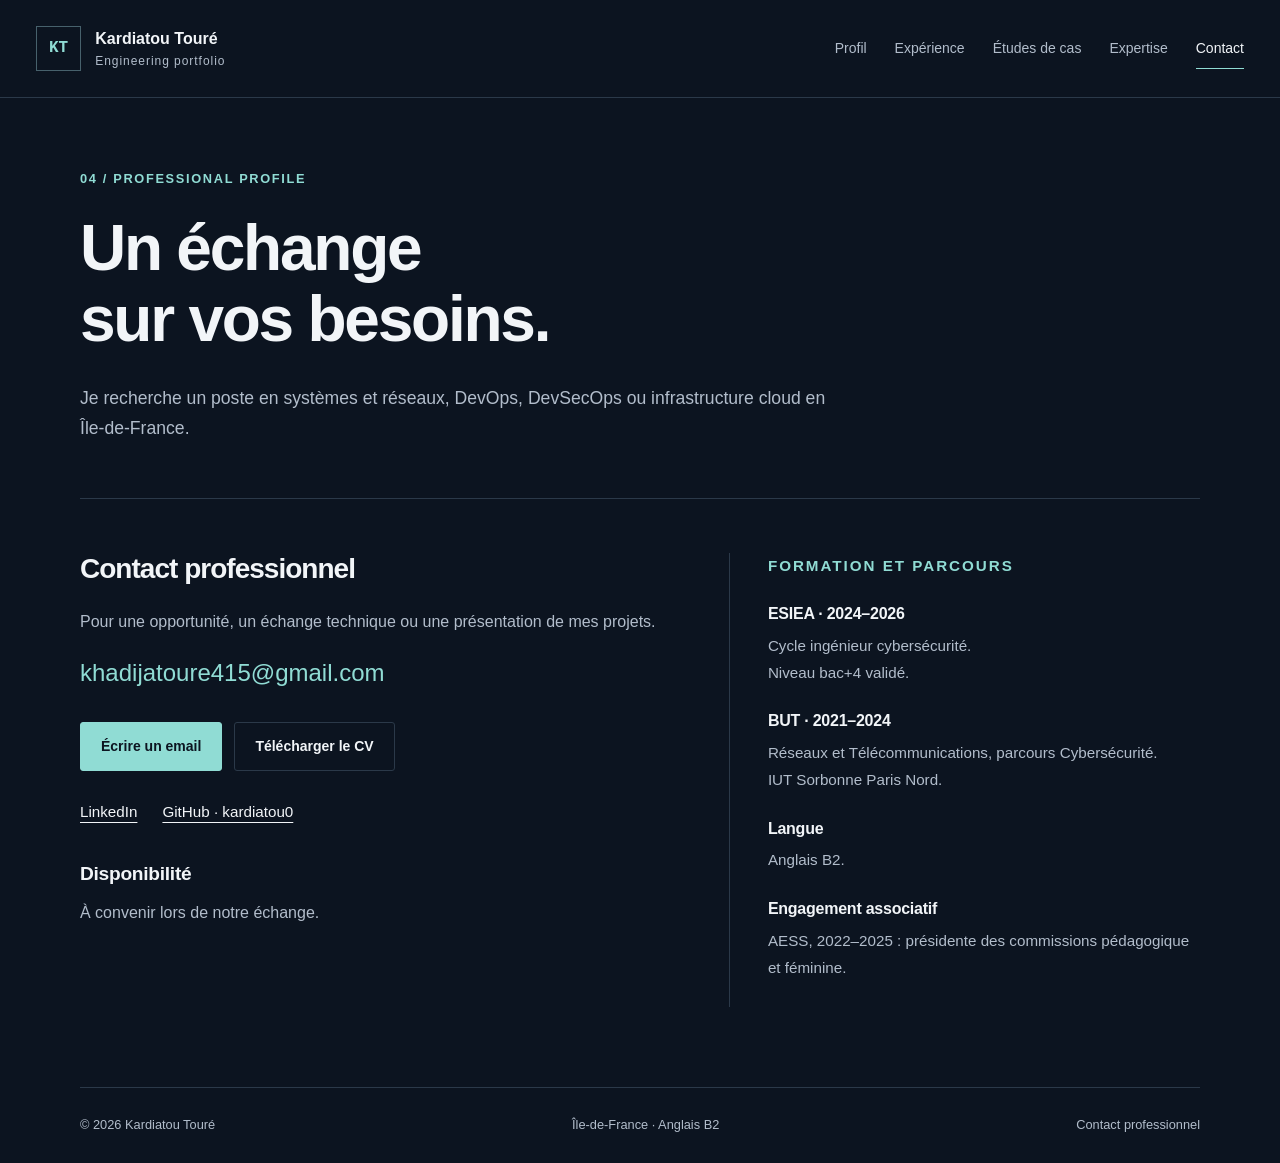
==== contact.html @ 7d2f6228 "Refondre le portfolio en cinq pages et intégrer le projet QR" ====
<!doctype html><html lang="fr"><head><meta charset="utf-8"><meta name="viewport" content="width=device-width, initial-scale=1"><title>Contact et profil professionnel | Kardiatou Touré</title><meta name="description" content="Contacter Kardiatou Touré, télécharger son CV et retrouver ses profils LinkedIn et GitHub."><meta name="theme-color" content="#0c1420"><link rel="stylesheet" href="design.css"><link rel="icon" href="data:image/svg+xml,%3Csvg xmlns='http://www.w3.org/2000/svg' viewBox='0 0 64 64'%3E%3Crect width='64' height='64' rx='8' fill='%230c1420'/%3E%3Ctext x='9' y='43' fill='%2390dcd4' font-family='Arial' font-size='30' font-weight='bold'%3EKT%3C/text%3E%3C/svg%3E"></head><body><a class="skip" href="#main">Aller au contenu</a><header class="header"><a class="brand" href="index.html"><span class="monogram">KT</span><span>Kardiatou Touré<small>Engineering portfolio</small></span></a><nav aria-label="Navigation principale"><a href="index.html">Profil</a><a href="experience.html">Expérience</a><a href="projects.html">Études de cas</a><a href="expertise.html">Expertise</a><a href="contact.html" aria-current="page">Contact</a></nav></header><main class="wrap" id="main"><div class="page-heading"><p class="eyebrow">04 / PROFESSIONAL PROFILE</p><h1>Un échange<br>sur vos besoins.</h1><p class="lead">Je recherche un poste en systèmes et réseaux, DevOps, DevSecOps ou infrastructure cloud en Île-de-France.</p></div><div class="contact-grid"><section class="contact-main"><h2>Contact professionnel</h2><p>Pour une opportunité, un échange technique ou une présentation de mes projets.</p><a class="email" href="mailto:khadijatoure415@gmail.com">khadijatoure415@gmail.com</a><div class="actions"><a class="button primary" href="mailto:khadijatoure415@gmail.com">Écrire un email</a><a class="button secondary" href="CV_Kardiatou_TOURE.pdf">Télécharger le CV</a></div><div class="social-links"><a href="https://www.linkedin.com/in/kardiatou-toure" target="_blank" rel="noopener noreferrer">LinkedIn</a><a href="https://github.com/kardiatou0" target="_blank" rel="noopener noreferrer">GitHub · kardiatou0</a></div><h3>Disponibilité</h3><p>À convenir lors de notre échange.</p></section><aside class="professional"><p class="eyebrow">FORMATION ET PARCOURS</p><h3>ESIEA · 2024–2026</h3><p>Cycle ingénieur cybersécurité.<br>Niveau bac+4 validé.</p><h3>BUT · 2021–2024</h3><p>Réseaux et Télécommunications, parcours Cybersécurité.<br>IUT Sorbonne Paris Nord.</p><h3>Langue</h3><p>Anglais B2.</p><h3>Engagement associatif</h3><p>AESS, 2022–2025 : présidente des commissions pédagogique et féminine.</p></aside></div></main><footer class="footer wrap"><span>© 2026 Kardiatou Touré</span><span>Île-de-France · Anglais B2</span><a href="contact.html">Contact professionnel</a></footer></body></html>
---- design.css ----
:root{color-scheme:dark;--bg:#0c1420;--surface:#121e2d;--ink:#f2f5f8;--muted:#b2bdcb;--accent:#90dcd4;--line:#2b3949;--max:1120px}*{box-sizing:border-box}html{scroll-behavior:auto;scroll-padding-top:32px}body{margin:0;background:var(--bg);color:var(--ink);font:16px/1.75 Arial,Helvetica,sans-serif}a{color:inherit;text-decoration:none}a:hover{color:var(--accent)}a:focus-visible{outline:3px solid var(--accent);outline-offset:5px}h1,h2,h3,p{margin-top:0}h1,h2,h3{line-height:1.12;letter-spacing:-.035em}h1{font-size:clamp(2.8rem,5vw,4.3rem);font-weight:700;margin-bottom:28px}h2{font-size:clamp(1.9rem,3.6vw,3rem);margin-bottom:24px}h3{font-size:1.2rem;margin-bottom:14px;letter-spacing:-.015em}p{color:var(--muted)}.wrap{width:calc(100% - 72px);max-width:var(--max);margin-inline:auto}.header{max-width:1360px;margin:auto;padding:26px 36px;display:flex;gap:32px;align-items:center;justify-content:space-between;border-bottom:1px solid var(--line)}.brand{display:flex;align-items:center;gap:14px;font-weight:bold;line-height:1.2}.brand small{display:block;margin-top:6px;font-size:.75rem;font-weight:normal;color:var(--muted);letter-spacing:.08em}.monogram{color:var(--accent);border:1px solid #47616c;padding:12px;font-family:monospace;font-size:1rem}.header nav{display:flex;gap:28px;align-items:center;font-size:.875rem;color:var(--muted)}.header nav a{padding-block:8px;border-bottom:1px solid transparent}.header nav a[aria-current]{color:var(--ink);border-color:var(--accent)}.eyebrow{color:var(--accent);font-size:.8rem;font-weight:bold;letter-spacing:.13em;margin-bottom:22px}.executive{padding-block:42px 44px}.executive h1{font-size:clamp(3.8rem,7vw,5.8rem);letter-spacing:-.06em;line-height:.98;margin-bottom:26px}.executive h1 br{display:none}.executive h1 span{color:var(--accent)}.position{font-size:clamp(1.2rem,2.3vw,1.65rem);color:var(--ink);line-height:1.4;margin-bottom:24px}.lead{font-size:1.1rem;max-width:810px;margin-bottom:0;line-height:1.7}.executive .lead{max-width:980px}.executive .eyebrow{margin-bottom:14px}.proofs{display:grid;grid-template-columns:repeat(4,1fr);border-block:1px solid var(--line);margin-top:32px;padding-block:24px;gap:28px}.proofs strong{display:block;font-size:clamp(1.8rem,3vw,2.5rem);line-height:1.2;letter-spacing:-.04em;margin-bottom:8px}.proofs span{display:block;font-size:.875rem;color:var(--muted);max-width:230px;line-height:1.5}.actions{display:flex;flex-wrap:wrap;gap:12px;margin-top:28px}.button{display:inline-flex;align-items:center;justify-content:center;min-height:48px;padding:11px 20px;font-size:.875rem;font-weight:bold;border:1px solid var(--line);border-radius:3px}.button.primary{background:var(--accent);border-color:var(--accent);color:var(--bg)}.button.primary:hover{background:#b9f6ef}.button.secondary:hover{background:var(--surface)}.section{padding-block:54px 72px}.section-head{margin-bottom:36px}.index-row{display:grid;grid-template-columns:50px 1fr 130px;align-items:center;gap:26px;padding-block:27px;border-top:1px solid var(--line)}.index-row:last-child{border-bottom:1px solid var(--line)}.number{font:1rem monospace;color:var(--accent)}.index-row h3{font-size:1.5rem;margin-bottom:7px}.index-row p{margin:0;font-size:.95rem}.row-action{font-size:.875rem;color:var(--accent);text-align:right}.index-row:hover h3{color:var(--accent)}.profile-note{padding:40px 0 64px;max-width:780px}.profile-note p{max-width:710px}.muted{font-size:.9rem}.page-heading{padding-block:70px 54px;border-bottom:1px solid var(--line)}.page-heading .lead{max-width:770px}.mission{padding-block:56px;border-bottom:1px solid var(--line);display:grid;grid-template-columns:.8fr 1.2fr;gap:70px}.mission-title h2{font-size:2.2rem}.mission-title .eyebrow{font-size:.75rem;line-height:1.7;max-width:300px}.mission-body{display:grid;gap:28px}.mission-body p,.mission-body ul{margin-bottom:0}.mission-body h3,.case-content h3{color:var(--ink)}ul{padding-left:20px;color:var(--muted);margin-top:0}li+li{margin-top:8px}.tags{display:flex;flex-wrap:wrap;gap:8px}.tags span{border:1px solid var(--line);padding:3px 9px;font-size:.8rem;color:var(--muted);border-radius:3px}.endnote{font-size:.875rem;color:var(--muted);padding-block:30px 54px}.case-nav{display:flex;flex-wrap:wrap;gap:12px 28px;padding-block:24px;font-size:.875rem;border-bottom:1px solid var(--line);color:var(--accent)}.case{padding-block:64px;border-bottom:1px solid var(--line);scroll-margin-top:28px}.case h2{margin-bottom:18px}.case-intro{max-width:780px;font-size:1.1rem}.architecture{padding:26px;margin-top:32px;border:1px solid var(--line);background:var(--surface)}.label{font-size:.8rem;letter-spacing:.1em;color:var(--muted);margin-bottom:20px;text-transform:uppercase}.flow{display:flex;gap:16px;list-style:none;padding:0;margin:0}.flow li{flex:1;border-left:2px solid #587b82;padding-left:14px;min-width:0;margin:0}.flow span{display:block;font: .8rem monospace;color:var(--accent);margin-bottom:8px}.flow strong{display:block;font-size:.9rem;line-height:1.5;font-weight:normal}.case-content{display:grid;grid-template-columns:1fr 1fr;gap:36px 56px;margin-top:38px}.case-content p:last-child,.case-content ul:last-child{margin-bottom:0}.expertise-grid{display:grid;grid-template-columns:1fr 1fr;gap:0 56px;padding-block:24px 64px}.expertise-card{padding-block:38px;border-bottom:1px solid var(--line)}.expertise-card h2{font-size:1.8rem;margin-bottom:14px}.expertise-card .eyebrow{margin-bottom:14px}.tool-line{font-size:.875rem;color:var(--accent);margin-bottom:24px}.text-link{font-size:.9rem;text-decoration:underline;text-underline-offset:5px;color:var(--ink)}.contact-grid{display:grid;grid-template-columns:1.25fr 1fr;gap:60px;padding-block:54px 80px}.contact-main h2{font-size:1.75rem}.email{font-size:clamp(1rem,2.2vw,1.5rem);overflow-wrap:anywhere;color:var(--accent)}.social-links{display:flex;flex-wrap:wrap;gap:25px;padding-block:28px 38px;font-size:.95rem}.social-links a{text-decoration:underline;text-underline-offset:5px}.professional{border-left:1px solid var(--line);padding-left:38px}.professional h3{font-size:1rem;margin-bottom:10px}.professional p{font-size:.95rem;margin-bottom:26px}.footer{display:flex;flex-wrap:wrap;justify-content:space-between;gap:20px;border-top:1px solid var(--line);padding-block:26px;color:var(--muted);font-size:.8rem}.skip{position:fixed;top:-100px;left:16px;z-index:9;background:var(--accent);color:var(--bg);padding:10px}.skip:focus{top:16px}@media(max-width:950px){.header{flex-wrap:wrap;gap:24px}.header nav{gap:22px}.mission{gap:35px;grid-template-columns:1fr 1.5fr}.proofs{gap:20px}.flow{flex-wrap:wrap}.flow li{flex:1 1 160px}.contact-grid{gap:30px}}@media(max-width:650px){.wrap{width:calc(100% - 36px)}.header{padding:20px 18px}.header nav{width:100%;justify-content:space-between;gap:8px;font-size:.8rem;flex-wrap:wrap}.header nav a{padding-block:4px}.executive{padding-block:42px}.executive h1 br{display:block}.executive h1{font-size:4.1rem}.position{font-size:1.15rem}.lead{font-size:1rem}.proofs{grid-template-columns:1fr 1fr;gap:26px 18px}.proofs strong{font-size:1.8rem}.proofs span{font-size:.8rem}.button{padding:11px 15px}.section{padding-block:35px 48px}.index-row{grid-template-columns:26px 1fr;gap:16px}.row-action{grid-column:2;text-align:left}.index-row h3{font-size:1.2rem}.profile-note{padding-bottom:40px}.page-heading{padding-block:42px 36px}.mission{grid-template-columns:1fr;gap:28px;padding-block:40px}.mission-title h2{font-size:1.9rem}.mission-body{gap:24px}.case-nav{gap:14px 20px}.case{padding-block:42px}.architecture{padding:20px}.flow{display:grid;grid-template-columns:1fr;gap:20px}.case-content,.expertise-grid,.contact-grid{grid-template-columns:1fr;gap:28px}.case-content{margin-top:28px}.expertise-grid{gap:0}.contact-grid{padding-block:36px 50px}.professional{border-left:0;border-top:1px solid var(--line);padding:28px 0 0}.footer{font-size:.75rem}.footer span:nth-child(2){display:none}}@media(prefers-reduced-motion:reduce){html{scroll-behavior:auto}}@media print{body{background:white;color:black}.header nav,.actions,.footer,.case-nav{display:none}p,li,.tags span{color:#222}.architecture{background:white}.wrap{width:100%}.case,.mission{break-inside:avoid}a{color:black}h1,h2,h3{color:black}}
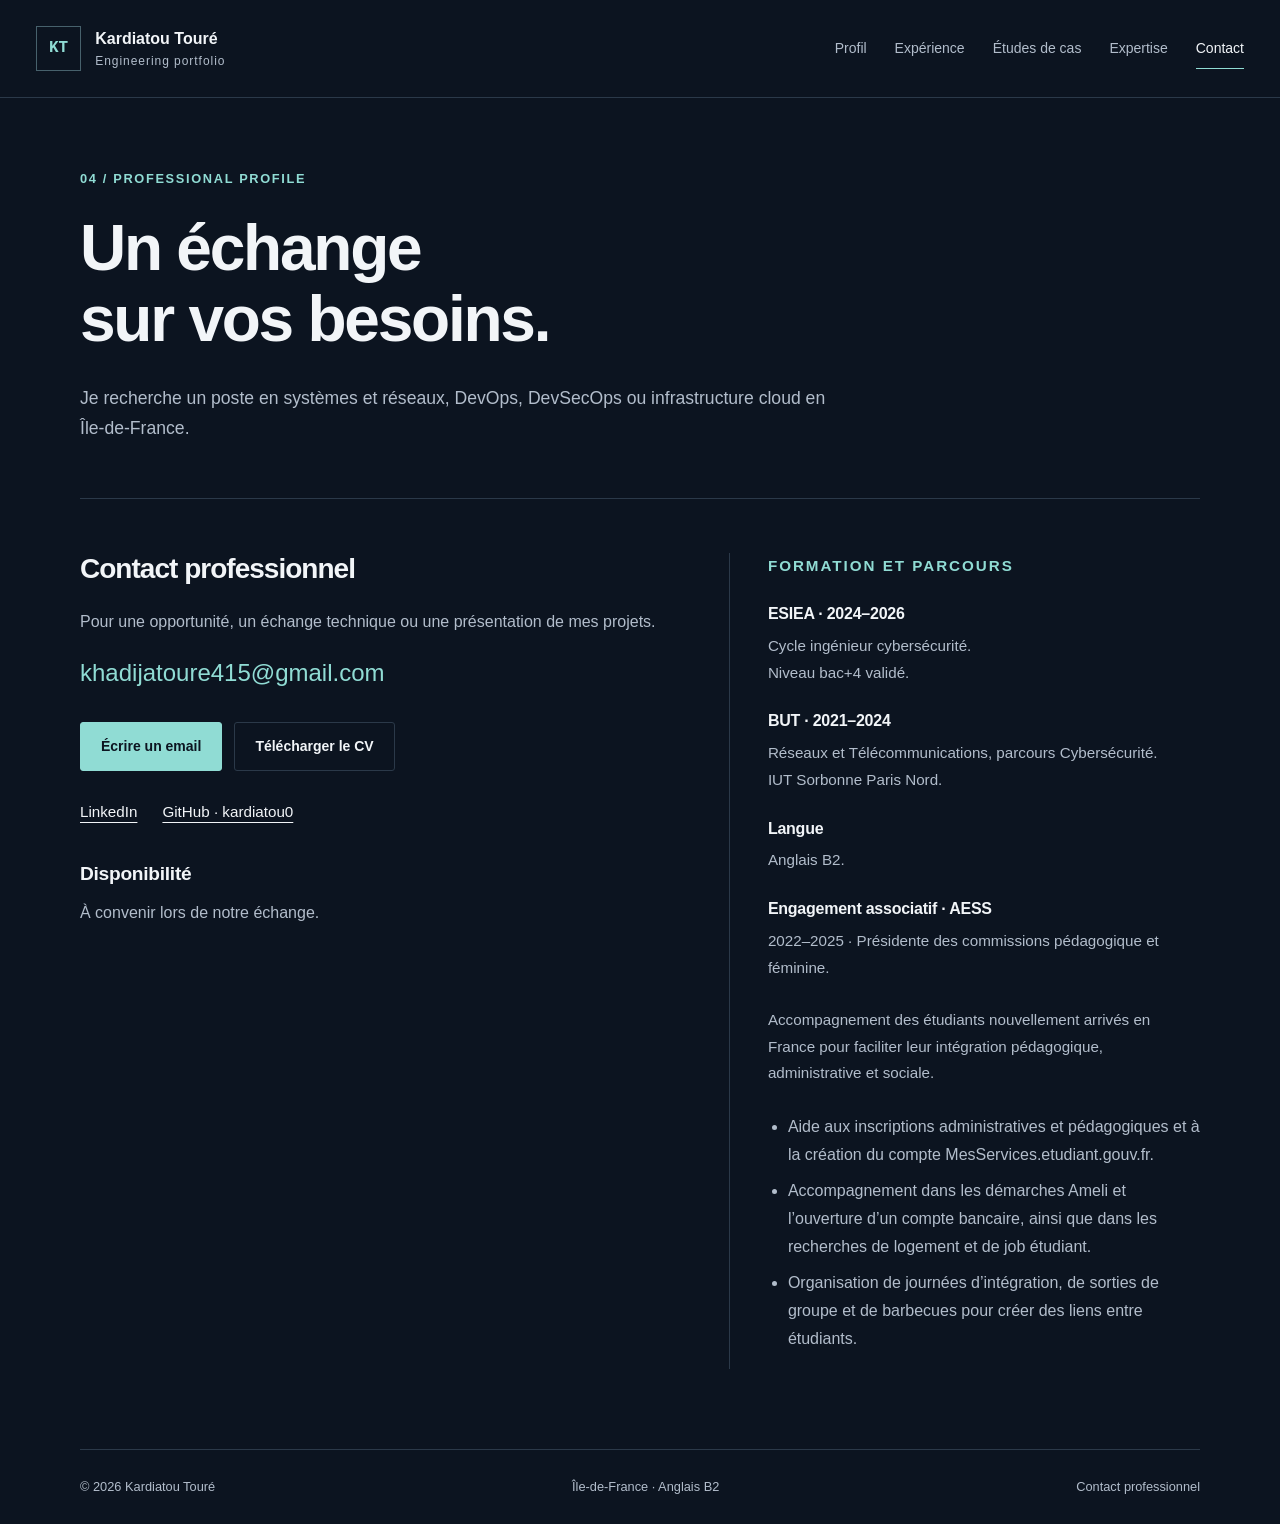
==== commit d63cad09: "Préciser les missions d’intégration étudiante de l’association AESS" ====
--- a/contact.html
+++ b/contact.html
@@ -1 +1 @@
-<!doctype html><html lang="fr"><head><meta charset="utf-8"><meta name="viewport" content="width=device-width, initial-scale=1"><title>Contact et profil professionnel | Kardiatou Touré</title><meta name="description" content="Contacter Kardiatou Touré, télécharger son CV et retrouver ses profils LinkedIn et GitHub."><meta name="theme-color" content="#0c1420"><link rel="stylesheet" href="design.css"><link rel="icon" href="data:image/svg+xml,%3Csvg xmlns='http://www.w3.org/2000/svg' viewBox='0 0 64 64'%3E%3Crect width='64' height='64' rx='8' fill='%230c1420'/%3E%3Ctext x='9' y='43' fill='%2390dcd4' font-family='Arial' font-size='30' font-weight='bold'%3EKT%3C/text%3E%3C/svg%3E"></head><body><a class="skip" href="#main">Aller au contenu</a><header class="header"><a class="brand" href="index.html"><span class="monogram">KT</span><span>Kardiatou Touré<small>Engineering portfolio</small></span></a><nav aria-label="Navigation principale"><a href="index.html">Profil</a><a href="experience.html">Expérience</a><a href="projects.html">Études de cas</a><a href="expertise.html">Expertise</a><a href="contact.html" aria-current="page">Contact</a></nav></header><main class="wrap" id="main"><div class="page-heading"><p class="eyebrow">04 / PROFESSIONAL PROFILE</p><h1>Un échange<br>sur vos besoins.</h1><p class="lead">Je recherche un poste en systèmes et réseaux, DevOps, DevSecOps ou infrastructure cloud en Île-de-France.</p></div><div class="contact-grid"><section class="contact-main"><h2>Contact professionnel</h2><p>Pour une opportunité, un échange technique ou une présentation de mes projets.</p><a class="email" href="mailto:khadijatoure415@gmail.com">khadijatoure415@gmail.com</a><div class="actions"><a class="button primary" href="mailto:khadijatoure415@gmail.com">Écrire un email</a><a class="button secondary" href="CV_Kardiatou_TOURE.pdf">Télécharger le CV</a></div><div class="social-links"><a href="https://www.linkedin.com/in/kardiatou-toure" target="_blank" rel="noopener noreferrer">LinkedIn</a><a href="https://github.com/kardiatou0" target="_blank" rel="noopener noreferrer">GitHub · kardiatou0</a></div><h3>Disponibilité</h3><p>À convenir lors de notre échange.</p></section><aside class="professional"><p class="eyebrow">FORMATION ET PARCOURS</p><h3>ESIEA · 2024–2026</h3><p>Cycle ingénieur cybersécurité.<br>Niveau bac+4 validé.</p><h3>BUT · 2021–2024</h3><p>Réseaux et Télécommunications, parcours Cybersécurité.<br>IUT Sorbonne Paris Nord.</p><h3>Langue</h3><p>Anglais B2.</p><h3>Engagement associatif</h3><p>AESS, 2022–2025 : présidente des commissions pédagogique et féminine.</p></aside></div></main><footer class="footer wrap"><span>© 2026 Kardiatou Touré</span><span>Île-de-France · Anglais B2</span><a href="contact.html">Contact professionnel</a></footer></body></html>+<!doctype html><html lang="fr"><head><meta charset="utf-8"><meta name="viewport" content="width=device-width, initial-scale=1"><title>Contact et profil professionnel | Kardiatou Touré</title><meta name="description" content="Contacter Kardiatou Touré, télécharger son CV et retrouver ses profils LinkedIn et GitHub."><meta name="theme-color" content="#0c1420"><link rel="stylesheet" href="design.css"><link rel="icon" href="data:image/svg+xml,%3Csvg xmlns='http://www.w3.org/2000/svg' viewBox='0 0 64 64'%3E%3Crect width='64' height='64' rx='8' fill='%230c1420'/%3E%3Ctext x='9' y='43' fill='%2390dcd4' font-family='Arial' font-size='30' font-weight='bold'%3EKT%3C/text%3E%3C/svg%3E"></head><body><a class="skip" href="#main">Aller au contenu</a><header class="header"><a class="brand" href="index.html"><span class="monogram">KT</span><span>Kardiatou Touré<small>Engineering portfolio</small></span></a><nav aria-label="Navigation principale"><a href="index.html">Profil</a><a href="experience.html">Expérience</a><a href="projects.html">Études de cas</a><a href="expertise.html">Expertise</a><a href="contact.html" aria-current="page">Contact</a></nav></header><main class="wrap" id="main"><div class="page-heading"><p class="eyebrow">04 / PROFESSIONAL PROFILE</p><h1>Un échange<br>sur vos besoins.</h1><p class="lead">Je recherche un poste en systèmes et réseaux, DevOps, DevSecOps ou infrastructure cloud en Île-de-France.</p></div><div class="contact-grid"><section class="contact-main"><h2>Contact professionnel</h2><p>Pour une opportunité, un échange technique ou une présentation de mes projets.</p><a class="email" href="mailto:khadijatoure415@gmail.com">khadijatoure415@gmail.com</a><div class="actions"><a class="button primary" href="mailto:khadijatoure415@gmail.com">Écrire un email</a><a class="button secondary" href="CV_Kardiatou_TOURE.pdf">Télécharger le CV</a></div><div class="social-links"><a href="https://www.linkedin.com/in/kardiatou-toure" target="_blank" rel="noopener noreferrer">LinkedIn</a><a href="https://github.com/kardiatou0" target="_blank" rel="noopener noreferrer">GitHub · kardiatou0</a></div><h3>Disponibilité</h3><p>À convenir lors de notre échange.</p></section><aside class="professional"><p class="eyebrow">FORMATION ET PARCOURS</p><h3>ESIEA · 2024–2026</h3><p>Cycle ingénieur cybersécurité.<br>Niveau bac+4 validé.</p><h3>BUT · 2021–2024</h3><p>Réseaux et Télécommunications, parcours Cybersécurité.<br>IUT Sorbonne Paris Nord.</p><h3>Langue</h3><p>Anglais B2.</p><h3>Engagement associatif · AESS</h3><p>2022–2025 · Présidente des commissions pédagogique et féminine.</p><p>Accompagnement des étudiants nouvellement arrivés en France pour faciliter leur intégration pédagogique, administrative et sociale.</p><ul><li>Aide aux inscriptions administratives et pédagogiques et à la création du compte MesServices.etudiant.gouv.fr.</li><li>Accompagnement dans les démarches Ameli et l’ouverture d’un compte bancaire, ainsi que dans les recherches de logement et de job étudiant.</li><li>Organisation de journées d’intégration, de sorties de groupe et de barbecues pour créer des liens entre étudiants.</li></ul></aside></div></main><footer class="footer wrap"><span>© 2026 Kardiatou Touré</span><span>Île-de-France · Anglais B2</span><a href="contact.html">Contact professionnel</a></footer></body></html>
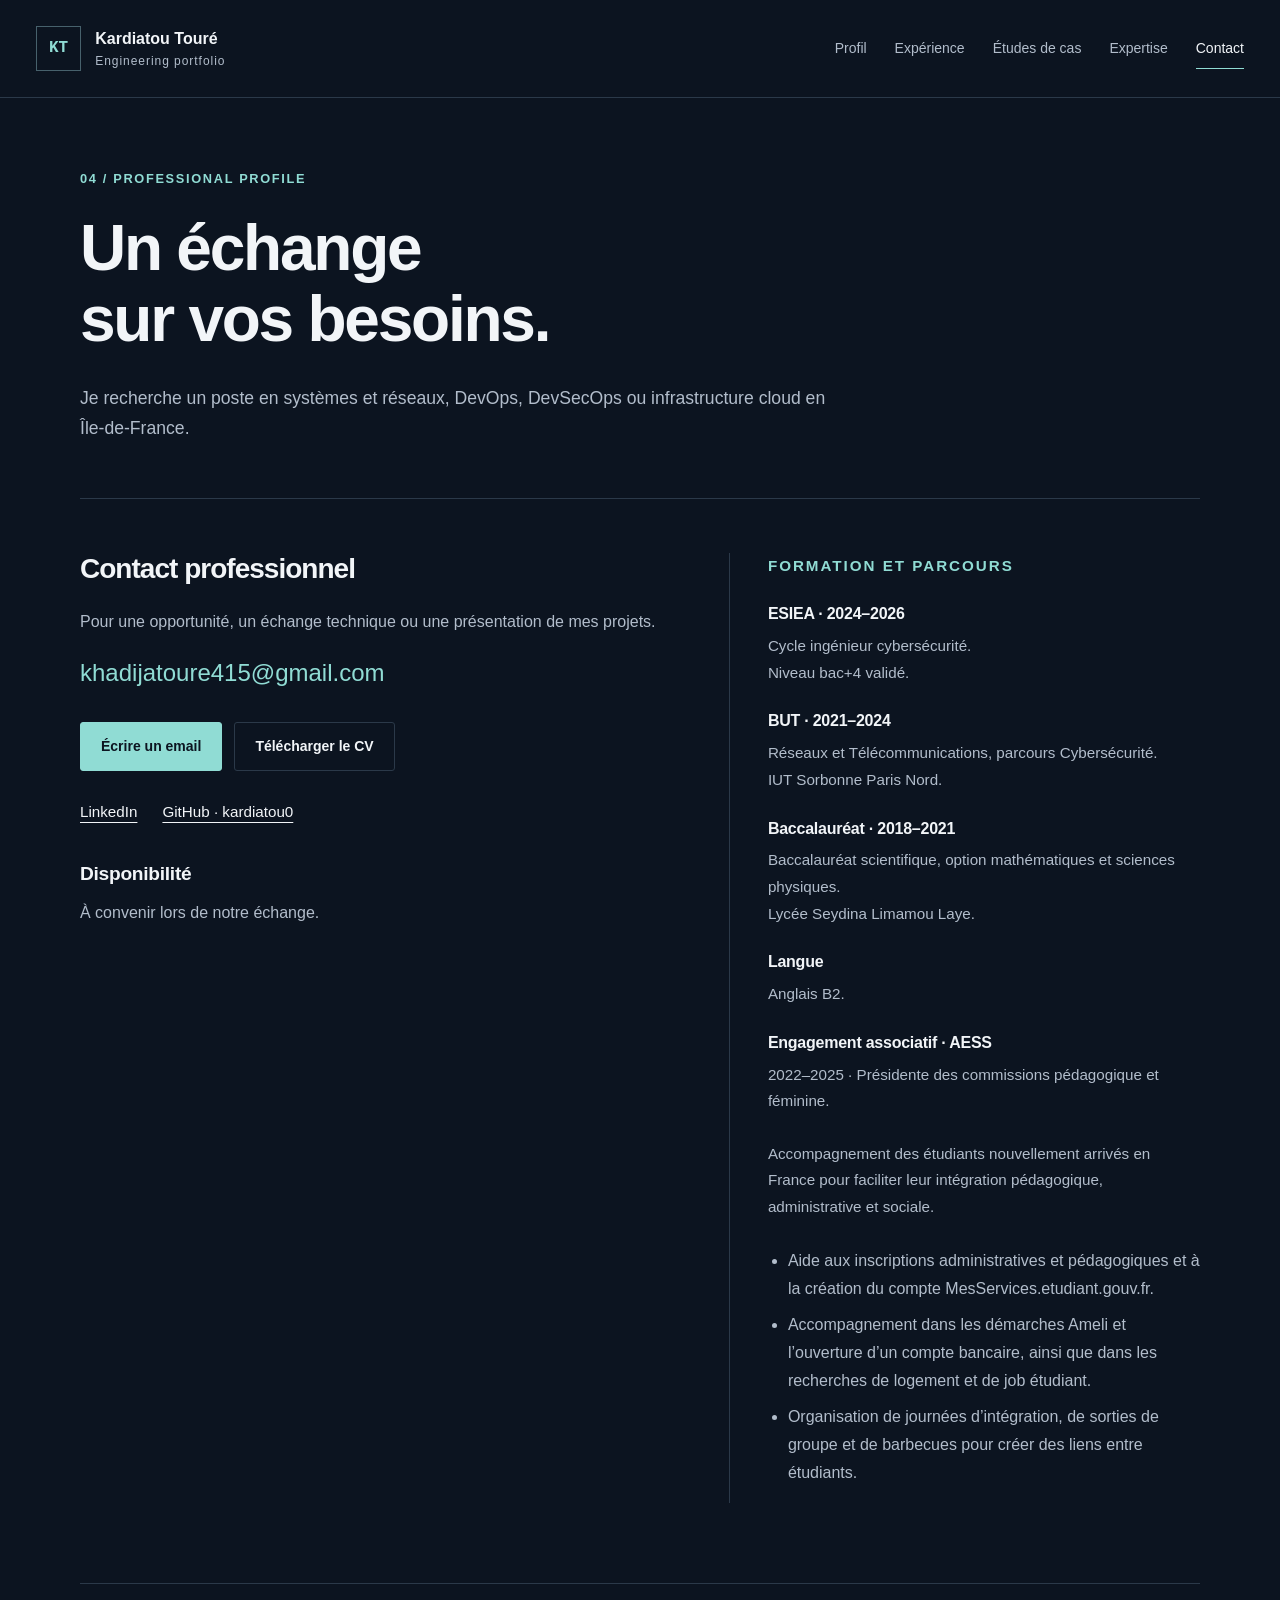
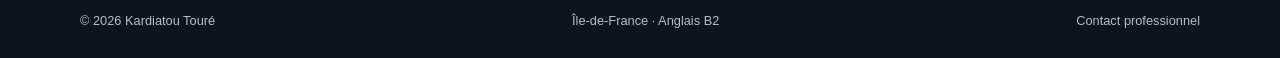
==== commit 89edd0ce: "Compléter la formation avec le baccalauréat scientifique" ====
--- a/contact.html
+++ b/contact.html
@@ -1 +1 @@
-<!doctype html><html lang="fr"><head><meta charset="utf-8"><meta name="viewport" content="width=device-width, initial-scale=1"><title>Contact et profil professionnel | Kardiatou Touré</title><meta name="description" content="Contacter Kardiatou Touré, télécharger son CV et retrouver ses profils LinkedIn et GitHub."><meta name="theme-color" content="#0c1420"><link rel="stylesheet" href="design.css"><link rel="icon" href="data:image/svg+xml,%3Csvg xmlns='http://www.w3.org/2000/svg' viewBox='0 0 64 64'%3E%3Crect width='64' height='64' rx='8' fill='%230c1420'/%3E%3Ctext x='9' y='43' fill='%2390dcd4' font-family='Arial' font-size='30' font-weight='bold'%3EKT%3C/text%3E%3C/svg%3E"></head><body><a class="skip" href="#main">Aller au contenu</a><header class="header"><a class="brand" href="index.html"><span class="monogram">KT</span><span>Kardiatou Touré<small>Engineering portfolio</small></span></a><nav aria-label="Navigation principale"><a href="index.html">Profil</a><a href="experience.html">Expérience</a><a href="projects.html">Études de cas</a><a href="expertise.html">Expertise</a><a href="contact.html" aria-current="page">Contact</a></nav></header><main class="wrap" id="main"><div class="page-heading"><p class="eyebrow">04 / PROFESSIONAL PROFILE</p><h1>Un échange<br>sur vos besoins.</h1><p class="lead">Je recherche un poste en systèmes et réseaux, DevOps, DevSecOps ou infrastructure cloud en Île-de-France.</p></div><div class="contact-grid"><section class="contact-main"><h2>Contact professionnel</h2><p>Pour une opportunité, un échange technique ou une présentation de mes projets.</p><a class="email" href="mailto:khadijatoure415@gmail.com">khadijatoure415@gmail.com</a><div class="actions"><a class="button primary" href="mailto:khadijatoure415@gmail.com">Écrire un email</a><a class="button secondary" href="CV_Kardiatou_TOURE.pdf">Télécharger le CV</a></div><div class="social-links"><a href="https://www.linkedin.com/in/kardiatou-toure" target="_blank" rel="noopener noreferrer">LinkedIn</a><a href="https://github.com/kardiatou0" target="_blank" rel="noopener noreferrer">GitHub · kardiatou0</a></div><h3>Disponibilité</h3><p>À convenir lors de notre échange.</p></section><aside class="professional"><p class="eyebrow">FORMATION ET PARCOURS</p><h3>ESIEA · 2024–2026</h3><p>Cycle ingénieur cybersécurité.<br>Niveau bac+4 validé.</p><h3>BUT · 2021–2024</h3><p>Réseaux et Télécommunications, parcours Cybersécurité.<br>IUT Sorbonne Paris Nord.</p><h3>Langue</h3><p>Anglais B2.</p><h3>Engagement associatif · AESS</h3><p>2022–2025 · Présidente des commissions pédagogique et féminine.</p><p>Accompagnement des étudiants nouvellement arrivés en France pour faciliter leur intégration pédagogique, administrative et sociale.</p><ul><li>Aide aux inscriptions administratives et pédagogiques et à la création du compte MesServices.etudiant.gouv.fr.</li><li>Accompagnement dans les démarches Ameli et l’ouverture d’un compte bancaire, ainsi que dans les recherches de logement et de job étudiant.</li><li>Organisation de journées d’intégration, de sorties de groupe et de barbecues pour créer des liens entre étudiants.</li></ul></aside></div></main><footer class="footer wrap"><span>© 2026 Kardiatou Touré</span><span>Île-de-France · Anglais B2</span><a href="contact.html">Contact professionnel</a></footer></body></html>+<!doctype html><html lang="fr"><head><meta charset="utf-8"><meta name="viewport" content="width=device-width, initial-scale=1"><title>Contact et profil professionnel | Kardiatou Touré</title><meta name="description" content="Contacter Kardiatou Touré, télécharger son CV et retrouver ses profils LinkedIn et GitHub."><meta name="theme-color" content="#0c1420"><link rel="stylesheet" href="design.css"><link rel="icon" href="data:image/svg+xml,%3Csvg xmlns='http://www.w3.org/2000/svg' viewBox='0 0 64 64'%3E%3Crect width='64' height='64' rx='8' fill='%230c1420'/%3E%3Ctext x='9' y='43' fill='%2390dcd4' font-family='Arial' font-size='30' font-weight='bold'%3EKT%3C/text%3E%3C/svg%3E"></head><body><a class="skip" href="#main">Aller au contenu</a><header class="header"><a class="brand" href="index.html"><span class="monogram">KT</span><span>Kardiatou Touré<small>Engineering portfolio</small></span></a><nav aria-label="Navigation principale"><a href="index.html">Profil</a><a href="experience.html">Expérience</a><a href="projects.html">Études de cas</a><a href="expertise.html">Expertise</a><a href="contact.html" aria-current="page">Contact</a></nav></header><main class="wrap" id="main"><div class="page-heading"><p class="eyebrow">04 / PROFESSIONAL PROFILE</p><h1>Un échange<br>sur vos besoins.</h1><p class="lead">Je recherche un poste en systèmes et réseaux, DevOps, DevSecOps ou infrastructure cloud en Île-de-France.</p></div><div class="contact-grid"><section class="contact-main"><h2>Contact professionnel</h2><p>Pour une opportunité, un échange technique ou une présentation de mes projets.</p><a class="email" href="mailto:khadijatoure415@gmail.com">khadijatoure415@gmail.com</a><div class="actions"><a class="button primary" href="mailto:khadijatoure415@gmail.com">Écrire un email</a><a class="button secondary" href="CV_Kardiatou_TOURE.pdf">Télécharger le CV</a></div><div class="social-links"><a href="https://www.linkedin.com/in/kardiatou-toure" target="_blank" rel="noopener noreferrer">LinkedIn</a><a href="https://github.com/kardiatou0" target="_blank" rel="noopener noreferrer">GitHub · kardiatou0</a></div><h3>Disponibilité</h3><p>À convenir lors de notre échange.</p></section><aside class="professional"><p class="eyebrow">FORMATION ET PARCOURS</p><h3>ESIEA · 2024–2026</h3><p>Cycle ingénieur cybersécurité.<br>Niveau bac+4 validé.</p><h3>BUT · 2021–2024</h3><p>Réseaux et Télécommunications, parcours Cybersécurité.<br>IUT Sorbonne Paris Nord.</p><h3>Baccalauréat · 2018–2021</h3><p>Baccalauréat scientifique, option mathématiques et sciences physiques.<br>Lycée Seydina Limamou Laye.</p><h3>Langue</h3><p>Anglais B2.</p><h3>Engagement associatif · AESS</h3><p>2022–2025 · Présidente des commissions pédagogique et féminine.</p><p>Accompagnement des étudiants nouvellement arrivés en France pour faciliter leur intégration pédagogique, administrative et sociale.</p><ul><li>Aide aux inscriptions administratives et pédagogiques et à la création du compte MesServices.etudiant.gouv.fr.</li><li>Accompagnement dans les démarches Ameli et l’ouverture d’un compte bancaire, ainsi que dans les recherches de logement et de job étudiant.</li><li>Organisation de journées d’intégration, de sorties de groupe et de barbecues pour créer des liens entre étudiants.</li></ul></aside></div></main><footer class="footer wrap"><span>© 2026 Kardiatou Touré</span><span>Île-de-France · Anglais B2</span><a href="contact.html">Contact professionnel</a></footer></body></html>
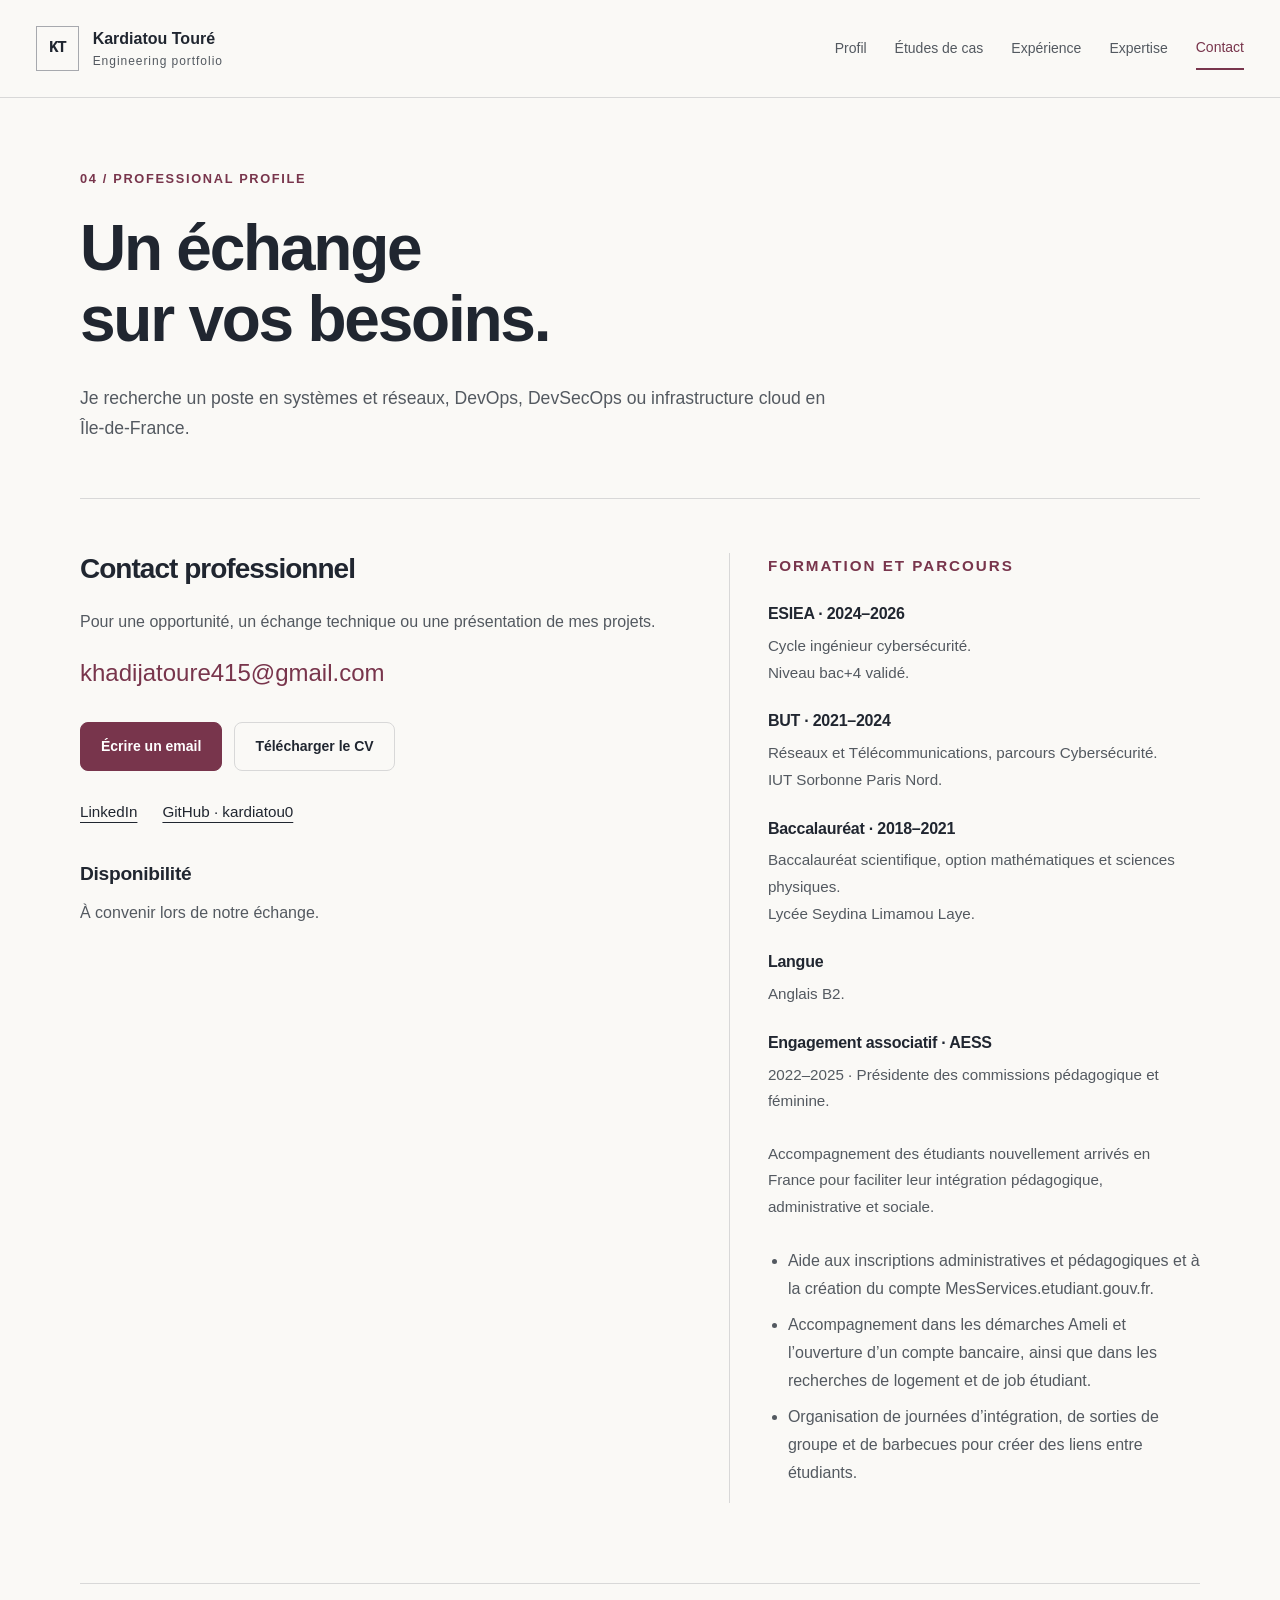
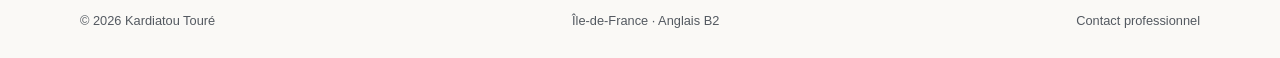
==== commit c01ff5d1: "Affiner le profil et détailler la mise en œuvre des études de cas" ====
--- a/contact.html
+++ b/contact.html
@@ -1 +1 @@
-<!doctype html><html lang="fr"><head><meta charset="utf-8"><meta name="viewport" content="width=device-width, initial-scale=1"><title>Contact et profil professionnel | Kardiatou Touré</title><meta name="description" content="Contacter Kardiatou Touré, télécharger son CV et retrouver ses profils LinkedIn et GitHub."><meta name="theme-color" content="#0c1420"><link rel="stylesheet" href="design.css"><link rel="icon" href="data:image/svg+xml,%3Csvg xmlns='http://www.w3.org/2000/svg' viewBox='0 0 64 64'%3E%3Crect width='64' height='64' rx='8' fill='%230c1420'/%3E%3Ctext x='9' y='43' fill='%2390dcd4' font-family='Arial' font-size='30' font-weight='bold'%3EKT%3C/text%3E%3C/svg%3E"></head><body><a class="skip" href="#main">Aller au contenu</a><header class="header"><a class="brand" href="index.html"><span class="monogram">KT</span><span>Kardiatou Touré<small>Engineering portfolio</small></span></a><nav aria-label="Navigation principale"><a href="index.html">Profil</a><a href="experience.html">Expérience</a><a href="projects.html">Études de cas</a><a href="expertise.html">Expertise</a><a href="contact.html" aria-current="page">Contact</a></nav></header><main class="wrap" id="main"><div class="page-heading"><p class="eyebrow">04 / PROFESSIONAL PROFILE</p><h1>Un échange<br>sur vos besoins.</h1><p class="lead">Je recherche un poste en systèmes et réseaux, DevOps, DevSecOps ou infrastructure cloud en Île-de-France.</p></div><div class="contact-grid"><section class="contact-main"><h2>Contact professionnel</h2><p>Pour une opportunité, un échange technique ou une présentation de mes projets.</p><a class="email" href="mailto:khadijatoure415@gmail.com">khadijatoure415@gmail.com</a><div class="actions"><a class="button primary" href="mailto:khadijatoure415@gmail.com">Écrire un email</a><a class="button secondary" href="CV_Kardiatou_TOURE.pdf">Télécharger le CV</a></div><div class="social-links"><a href="https://www.linkedin.com/in/kardiatou-toure" target="_blank" rel="noopener noreferrer">LinkedIn</a><a href="https://github.com/kardiatou0" target="_blank" rel="noopener noreferrer">GitHub · kardiatou0</a></div><h3>Disponibilité</h3><p>À convenir lors de notre échange.</p></section><aside class="professional"><p class="eyebrow">FORMATION ET PARCOURS</p><h3>ESIEA · 2024–2026</h3><p>Cycle ingénieur cybersécurité.<br>Niveau bac+4 validé.</p><h3>BUT · 2021–2024</h3><p>Réseaux et Télécommunications, parcours Cybersécurité.<br>IUT Sorbonne Paris Nord.</p><h3>Baccalauréat · 2018–2021</h3><p>Baccalauréat scientifique, option mathématiques et sciences physiques.<br>Lycée Seydina Limamou Laye.</p><h3>Langue</h3><p>Anglais B2.</p><h3>Engagement associatif · AESS</h3><p>2022–2025 · Présidente des commissions pédagogique et féminine.</p><p>Accompagnement des étudiants nouvellement arrivés en France pour faciliter leur intégration pédagogique, administrative et sociale.</p><ul><li>Aide aux inscriptions administratives et pédagogiques et à la création du compte MesServices.etudiant.gouv.fr.</li><li>Accompagnement dans les démarches Ameli et l’ouverture d’un compte bancaire, ainsi que dans les recherches de logement et de job étudiant.</li><li>Organisation de journées d’intégration, de sorties de groupe et de barbecues pour créer des liens entre étudiants.</li></ul></aside></div></main><footer class="footer wrap"><span>© 2026 Kardiatou Touré</span><span>Île-de-France · Anglais B2</span><a href="contact.html">Contact professionnel</a></footer></body></html>+<!doctype html><html lang="fr"><head><meta charset="utf-8"><meta name="viewport" content="width=device-width, initial-scale=1"><title>Contact et profil professionnel | Kardiatou Touré</title><meta name="description" content="Contacter Kardiatou Touré, télécharger son CV et retrouver ses profils LinkedIn et GitHub."><meta name="theme-color" content="#0c1420"><link rel="stylesheet" href="design.css"><link rel="icon" href="data:image/svg+xml,%3Csvg xmlns='http://www.w3.org/2000/svg' viewBox='0 0 64 64'%3E%3Crect width='64' height='64' rx='8' fill='%230c1420'/%3E%3Ctext x='9' y='43' fill='%2390dcd4' font-family='Arial' font-size='30' font-weight='bold'%3EKT%3C/text%3E%3C/svg%3E"></head><body><a class="skip" href="#main">Aller au contenu</a><header class="header"><a class="brand" href="index.html"><span class="monogram">KT</span><span>Kardiatou Touré<small>Engineering portfolio</small></span></a><nav aria-label="Navigation principale"><a href="index.html">Profil</a><a href="projects.html">Études de cas</a><a href="experience.html">Expérience</a><a href="expertise.html">Expertise</a><a href="contact.html" aria-current="page">Contact</a></nav></header><main class="wrap" id="main"><div class="page-heading"><p class="eyebrow">04 / PROFESSIONAL PROFILE</p><h1>Un échange<br>sur vos besoins.</h1><p class="lead">Je recherche un poste en systèmes et réseaux, DevOps, DevSecOps ou infrastructure cloud en Île-de-France.</p></div><div class="contact-grid"><section class="contact-main"><h2>Contact professionnel</h2><p>Pour une opportunité, un échange technique ou une présentation de mes projets.</p><a class="email" href="mailto:khadijatoure415@gmail.com">khadijatoure415@gmail.com</a><div class="actions"><a class="button primary" href="mailto:khadijatoure415@gmail.com">Écrire un email</a><a class="button secondary" href="CV_Kardiatou_TOURE.pdf">Télécharger le CV</a></div><div class="social-links"><a href="https://www.linkedin.com/in/kardiatou-toure" target="_blank" rel="noopener noreferrer">LinkedIn</a><a href="https://github.com/kardiatou0" target="_blank" rel="noopener noreferrer">GitHub · kardiatou0</a></div><h3>Disponibilité</h3><p>À convenir lors de notre échange.</p></section><aside class="professional"><p class="eyebrow">FORMATION ET PARCOURS</p><h3>ESIEA · 2024–2026</h3><p>Cycle ingénieur cybersécurité.<br>Niveau bac+4 validé.</p><h3>BUT · 2021–2024</h3><p>Réseaux et Télécommunications, parcours Cybersécurité.<br>IUT Sorbonne Paris Nord.</p><h3>Baccalauréat · 2018–2021</h3><p>Baccalauréat scientifique, option mathématiques et sciences physiques.<br>Lycée Seydina Limamou Laye.</p><h3>Langue</h3><p>Anglais B2.</p><h3>Engagement associatif · AESS</h3><p>2022–2025 · Présidente des commissions pédagogique et féminine.</p><p>Accompagnement des étudiants nouvellement arrivés en France pour faciliter leur intégration pédagogique, administrative et sociale.</p><ul><li>Aide aux inscriptions administratives et pédagogiques et à la création du compte MesServices.etudiant.gouv.fr.</li><li>Accompagnement dans les démarches Ameli et l’ouverture d’un compte bancaire, ainsi que dans les recherches de logement et de job étudiant.</li><li>Organisation de journées d’intégration, de sorties de groupe et de barbecues pour créer des liens entre étudiants.</li></ul></aside></div></main><footer class="footer wrap"><span>© 2026 Kardiatou Touré</span><span>Île-de-France · Anglais B2</span><a href="contact.html">Contact professionnel</a></footer></body></html>
--- a/design.css
+++ b/design.css
@@ -1,2 +1,34 @@
 :root{color-scheme:dark;--bg:#0c1420;--surface:#121e2d;--ink:#f2f5f8;--muted:#b2bdcb;--accent:#90dcd4;--line:#2b3949;--max:1120px}*{box-sizing:border-box}html{scroll-behavior:auto;scroll-padding-top:32px}body{margin:0;background:var(--bg);color:var(--ink);font:16px/1.75 Arial,Helvetica,sans-serif}a{color:inherit;text-decoration:none}a:hover{color:var(--accent)}a:focus-visible{outline:3px solid var(--accent);outline-offset:5px}h1,h2,h3,p{margin-top:0}h1,h2,h3{line-height:1.12;letter-spacing:-.035em}h1{font-size:clamp(2.8rem,5vw,4.3rem);font-weight:700;margin-bottom:28px}h2{font-size:clamp(1.9rem,3.6vw,3rem);margin-bottom:24px}h3{font-size:1.2rem;margin-bottom:14px;letter-spacing:-.015em}p{color:var(--muted)}.wrap{width:calc(100% - 72px);max-width:var(--max);margin-inline:auto}.header{max-width:1360px;margin:auto;padding:26px 36px;display:flex;gap:32px;align-items:center;justify-content:space-between;border-bottom:1px solid var(--line)}.brand{display:flex;align-items:center;gap:14px;font-weight:bold;line-height:1.2}.brand small{display:block;margin-top:6px;font-size:.75rem;font-weight:normal;color:var(--muted);letter-spacing:.08em}.monogram{color:var(--accent);border:1px solid #47616c;padding:12px;font-family:monospace;font-size:1rem}.header nav{display:flex;gap:28px;align-items:center;font-size:.875rem;color:var(--muted)}.header nav a{padding-block:8px;border-bottom:1px solid transparent}.header nav a[aria-current]{color:var(--ink);border-color:var(--accent)}.eyebrow{color:var(--accent);font-size:.8rem;font-weight:bold;letter-spacing:.13em;margin-bottom:22px}.executive{padding-block:42px 44px}.executive h1{font-size:clamp(3.8rem,7vw,5.8rem);letter-spacing:-.06em;line-height:.98;margin-bottom:26px}.executive h1 br{display:none}.executive h1 span{color:var(--accent)}.position{font-size:clamp(1.2rem,2.3vw,1.65rem);color:var(--ink);line-height:1.4;margin-bottom:24px}.lead{font-size:1.1rem;max-width:810px;margin-bottom:0;line-height:1.7}.executive .lead{max-width:980px}.executive .eyebrow{margin-bottom:14px}.proofs{display:grid;grid-template-columns:repeat(4,1fr);border-block:1px solid var(--line);margin-top:32px;padding-block:24px;gap:28px}.proofs strong{display:block;font-size:clamp(1.8rem,3vw,2.5rem);line-height:1.2;letter-spacing:-.04em;margin-bottom:8px}.proofs span{display:block;font-size:.875rem;color:var(--muted);max-width:230px;line-height:1.5}.actions{display:flex;flex-wrap:wrap;gap:12px;margin-top:28px}.button{display:inline-flex;align-items:center;justify-content:center;min-height:48px;padding:11px 20px;font-size:.875rem;font-weight:bold;border:1px solid var(--line);border-radius:3px}.button.primary{background:var(--accent);border-color:var(--accent);color:var(--bg)}.button.primary:hover{background:#b9f6ef}.button.secondary:hover{background:var(--surface)}.section{padding-block:54px 72px}.section-head{margin-bottom:36px}.index-row{display:grid;grid-template-columns:50px 1fr 130px;align-items:center;gap:26px;padding-block:27px;border-top:1px solid var(--line)}.index-row:last-child{border-bottom:1px solid var(--line)}.number{font:1rem monospace;color:var(--accent)}.index-row h3{font-size:1.5rem;margin-bottom:7px}.index-row p{margin:0;font-size:.95rem}.row-action{font-size:.875rem;color:var(--accent);text-align:right}.index-row:hover h3{color:var(--accent)}.profile-note{padding:40px 0 64px;max-width:780px}.profile-note p{max-width:710px}.muted{font-size:.9rem}.page-heading{padding-block:70px 54px;border-bottom:1px solid var(--line)}.page-heading .lead{max-width:770px}.mission{padding-block:56px;border-bottom:1px solid var(--line);display:grid;grid-template-columns:.8fr 1.2fr;gap:70px}.mission-title h2{font-size:2.2rem}.mission-title .eyebrow{font-size:.75rem;line-height:1.7;max-width:300px}.mission-body{display:grid;gap:28px}.mission-body p,.mission-body ul{margin-bottom:0}.mission-body h3,.case-content h3{color:var(--ink)}ul{padding-left:20px;color:var(--muted);margin-top:0}li+li{margin-top:8px}.tags{display:flex;flex-wrap:wrap;gap:8px}.tags span{border:1px solid var(--line);padding:3px 9px;font-size:.8rem;color:var(--muted);border-radius:3px}.endnote{font-size:.875rem;color:var(--muted);padding-block:30px 54px}.case-nav{display:flex;flex-wrap:wrap;gap:12px 28px;padding-block:24px;font-size:.875rem;border-bottom:1px solid var(--line);color:var(--accent)}.case{padding-block:64px;border-bottom:1px solid var(--line);scroll-margin-top:28px}.case h2{margin-bottom:18px}.case-intro{max-width:780px;font-size:1.1rem}.architecture{padding:26px;margin-top:32px;border:1px solid var(--line);background:var(--surface)}.label{font-size:.8rem;letter-spacing:.1em;color:var(--muted);margin-bottom:20px;text-transform:uppercase}.flow{display:flex;gap:16px;list-style:none;padding:0;margin:0}.flow li{flex:1;border-left:2px solid #587b82;padding-left:14px;min-width:0;margin:0}.flow span{display:block;font: .8rem monospace;color:var(--accent);margin-bottom:8px}.flow strong{display:block;font-size:.9rem;line-height:1.5;font-weight:normal}.case-content{display:grid;grid-template-columns:1fr 1fr;gap:36px 56px;margin-top:38px}.case-content p:last-child,.case-content ul:last-child{margin-bottom:0}.expertise-grid{display:grid;grid-template-columns:1fr 1fr;gap:0 56px;padding-block:24px 64px}.expertise-card{padding-block:38px;border-bottom:1px solid var(--line)}.expertise-card h2{font-size:1.8rem;margin-bottom:14px}.expertise-card .eyebrow{margin-bottom:14px}.tool-line{font-size:.875rem;color:var(--accent);margin-bottom:24px}.text-link{font-size:.9rem;text-decoration:underline;text-underline-offset:5px;color:var(--ink)}.contact-grid{display:grid;grid-template-columns:1.25fr 1fr;gap:60px;padding-block:54px 80px}.contact-main h2{font-size:1.75rem}.email{font-size:clamp(1rem,2.2vw,1.5rem);overflow-wrap:anywhere;color:var(--accent)}.social-links{display:flex;flex-wrap:wrap;gap:25px;padding-block:28px 38px;font-size:.95rem}.social-links a{text-decoration:underline;text-underline-offset:5px}.professional{border-left:1px solid var(--line);padding-left:38px}.professional h3{font-size:1rem;margin-bottom:10px}.professional p{font-size:.95rem;margin-bottom:26px}.footer{display:flex;flex-wrap:wrap;justify-content:space-between;gap:20px;border-top:1px solid var(--line);padding-block:26px;color:var(--muted);font-size:.8rem}.skip{position:fixed;top:-100px;left:16px;z-index:9;background:var(--accent);color:var(--bg);padding:10px}.skip:focus{top:16px}@media(max-width:950px){.header{flex-wrap:wrap;gap:24px}.header nav{gap:22px}.mission{gap:35px;grid-template-columns:1fr 1.5fr}.proofs{gap:20px}.flow{flex-wrap:wrap}.flow li{flex:1 1 160px}.contact-grid{gap:30px}}@media(max-width:650px){.wrap{width:calc(100% - 36px)}.header{padding:20px 18px}.header nav{width:100%;justify-content:space-between;gap:8px;font-size:.8rem;flex-wrap:wrap}.header nav a{padding-block:4px}.executive{padding-block:42px}.executive h1 br{display:block}.executive h1{font-size:4.1rem}.position{font-size:1.15rem}.lead{font-size:1rem}.proofs{grid-template-columns:1fr 1fr;gap:26px 18px}.proofs strong{font-size:1.8rem}.proofs span{font-size:.8rem}.button{padding:11px 15px}.section{padding-block:35px 48px}.index-row{grid-template-columns:26px 1fr;gap:16px}.row-action{grid-column:2;text-align:left}.index-row h3{font-size:1.2rem}.profile-note{padding-bottom:40px}.page-heading{padding-block:42px 36px}.mission{grid-template-columns:1fr;gap:28px;padding-block:40px}.mission-title h2{font-size:1.9rem}.mission-body{gap:24px}.case-nav{gap:14px 20px}.case{padding-block:42px}.architecture{padding:20px}.flow{display:grid;grid-template-columns:1fr;gap:20px}.case-content,.expertise-grid,.contact-grid{grid-template-columns:1fr;gap:28px}.case-content{margin-top:28px}.expertise-grid{gap:0}.contact-grid{padding-block:36px 50px}.professional{border-left:0;border-top:1px solid var(--line);padding:28px 0 0}.footer{font-size:.75rem}.footer span:nth-child(2){display:none}}@media(prefers-reduced-motion:reduce){html{scroll-behavior:auto}}@media print{body{background:white;color:black}.header nav,.actions,.footer,.case-nav{display:none}p,li,.tags span{color:#222}.architecture{background:white}.wrap{width:100%}.case,.mission{break-inside:avoid}a{color:black}h1,h2,h3{color:black}}
-
+/* Palette ivoire, prune et rose poudré. */
+:root{color-scheme:light;--bg:#faf9f6;--surface:#f0efee;--ink:#202630;--muted:#535960;--accent:#78354c;--line:#d8d8d8}
+body{background:var(--bg)}
+.header{background:var(--bg)}
+.monogram{color:var(--ink);border-color:#a7a9ae;background:transparent;border-radius:0;box-shadow:none;letter-spacing:-.08em}
+.header nav a[aria-current]{color:var(--accent);border-bottom-width:2px}
+.executive h1{font-size:clamp(2.8rem,4.9vw,4.05rem)}
+.executive h1 span{color:var(--accent)}
+.position{font-size:clamp(1.15rem,2vw,1.5rem);line-height:1.5}
+.position-line{display:block}
+.executive .lead{max-width:850px}
+.proofs{border:0;border-block:1px solid var(--line);background:transparent;border-radius:0;padding:28px 0;box-shadow:none;gap:0}
+.proofs>div{padding-inline:28px;border-left:1px solid var(--line)}
+.proofs>div:first-child{border-left:0;padding-left:0}
+.proofs strong{color:var(--ink)}
+.button{border-radius:8px;min-height:48px}
+.button.primary{background:var(--accent);border-color:var(--accent);color:#fff;box-shadow:none}
+.button.primary:hover{background:#67294f;border-color:#67294f;color:#fff}
+.button.secondary{background:transparent;color:var(--ink)}
+.button.secondary:hover{background:var(--surface);border-color:#a4a4a4;color:var(--accent)}
+.index-row{padding-inline:14px;border-radius:8px}
+.index-row:hover{background:var(--surface)}
+.profile-note{border-left:3px solid #b77e9b;padding-left:28px;margin-bottom:40px;padding-bottom:24px}
+.mission-title h2,.case h2,.expertise-card h2{color:var(--ink)}
+.mission-title>p:last-child{color:#713452;font-weight:600;line-height:1.6}
+.tags span{background:transparent;color:var(--muted);border-color:var(--line);border-radius:4px}
+.architecture{border-radius:8px;background:var(--surface)}
+.flow li{border-left-color:#b77e9b}
+.flow strong{color:var(--ink)}
+.case-nav a{border-radius:6px}
+.skip{color:#fff}
+@media(max-width:650px){.executive h1{font-size:2.9rem}.proofs{padding:24px 0;gap:24px 0}.proofs>div{padding-inline:18px}.proofs>div:nth-child(odd){border-left:0;padding-left:0}.index-row{padding-inline:8px}.profile-note{padding-left:20px}}
+@media print{body,.header,.proofs,.architecture{background:white;box-shadow:none}.proofs strong,.mission-title h2,.case h2,.expertise-card h2{color:black}}
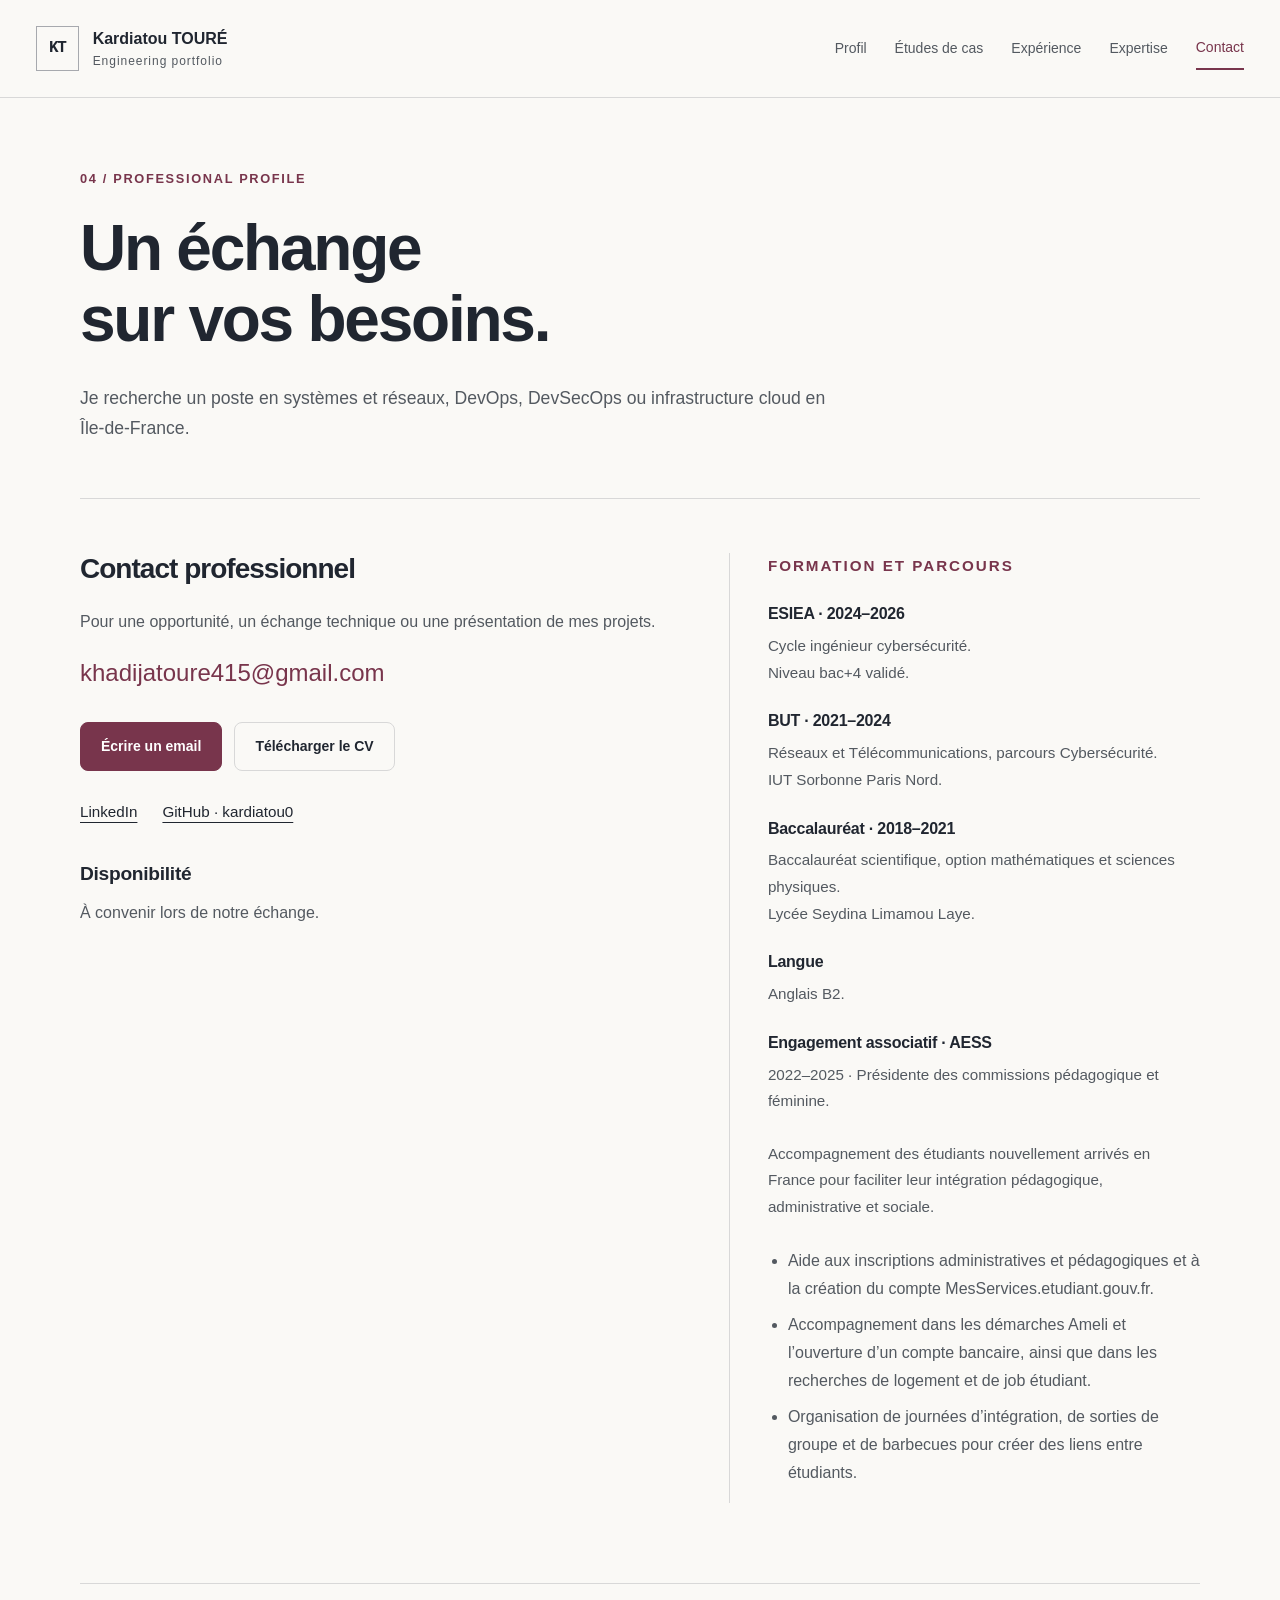
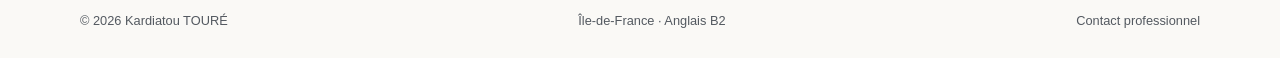
==== commit 29817d88: "Afficher TOURÉ en majuscules et retirer le point" ====
--- a/contact.html
+++ b/contact.html
@@ -1 +1 @@
-<!doctype html><html lang="fr"><head><meta charset="utf-8"><meta name="viewport" content="width=device-width, initial-scale=1"><title>Contact et profil professionnel | Kardiatou Touré</title><meta name="description" content="Contacter Kardiatou Touré, télécharger son CV et retrouver ses profils LinkedIn et GitHub."><meta name="theme-color" content="#0c1420"><link rel="stylesheet" href="design.css"><link rel="icon" href="data:image/svg+xml,%3Csvg xmlns='http://www.w3.org/2000/svg' viewBox='0 0 64 64'%3E%3Crect width='64' height='64' rx='8' fill='%230c1420'/%3E%3Ctext x='9' y='43' fill='%2390dcd4' font-family='Arial' font-size='30' font-weight='bold'%3EKT%3C/text%3E%3C/svg%3E"></head><body><a class="skip" href="#main">Aller au contenu</a><header class="header"><a class="brand" href="index.html"><span class="monogram">KT</span><span>Kardiatou Touré<small>Engineering portfolio</small></span></a><nav aria-label="Navigation principale"><a href="index.html">Profil</a><a href="projects.html">Études de cas</a><a href="experience.html">Expérience</a><a href="expertise.html">Expertise</a><a href="contact.html" aria-current="page">Contact</a></nav></header><main class="wrap" id="main"><div class="page-heading"><p class="eyebrow">04 / PROFESSIONAL PROFILE</p><h1>Un échange<br>sur vos besoins.</h1><p class="lead">Je recherche un poste en systèmes et réseaux, DevOps, DevSecOps ou infrastructure cloud en Île-de-France.</p></div><div class="contact-grid"><section class="contact-main"><h2>Contact professionnel</h2><p>Pour une opportunité, un échange technique ou une présentation de mes projets.</p><a class="email" href="mailto:khadijatoure415@gmail.com">khadijatoure415@gmail.com</a><div class="actions"><a class="button primary" href="mailto:khadijatoure415@gmail.com">Écrire un email</a><a class="button secondary" href="CV_Kardiatou_TOURE.pdf">Télécharger le CV</a></div><div class="social-links"><a href="https://www.linkedin.com/in/kardiatou-toure" target="_blank" rel="noopener noreferrer">LinkedIn</a><a href="https://github.com/kardiatou0" target="_blank" rel="noopener noreferrer">GitHub · kardiatou0</a></div><h3>Disponibilité</h3><p>À convenir lors de notre échange.</p></section><aside class="professional"><p class="eyebrow">FORMATION ET PARCOURS</p><h3>ESIEA · 2024–2026</h3><p>Cycle ingénieur cybersécurité.<br>Niveau bac+4 validé.</p><h3>BUT · 2021–2024</h3><p>Réseaux et Télécommunications, parcours Cybersécurité.<br>IUT Sorbonne Paris Nord.</p><h3>Baccalauréat · 2018–2021</h3><p>Baccalauréat scientifique, option mathématiques et sciences physiques.<br>Lycée Seydina Limamou Laye.</p><h3>Langue</h3><p>Anglais B2.</p><h3>Engagement associatif · AESS</h3><p>2022–2025 · Présidente des commissions pédagogique et féminine.</p><p>Accompagnement des étudiants nouvellement arrivés en France pour faciliter leur intégration pédagogique, administrative et sociale.</p><ul><li>Aide aux inscriptions administratives et pédagogiques et à la création du compte MesServices.etudiant.gouv.fr.</li><li>Accompagnement dans les démarches Ameli et l’ouverture d’un compte bancaire, ainsi que dans les recherches de logement et de job étudiant.</li><li>Organisation de journées d’intégration, de sorties de groupe et de barbecues pour créer des liens entre étudiants.</li></ul></aside></div></main><footer class="footer wrap"><span>© 2026 Kardiatou Touré</span><span>Île-de-France · Anglais B2</span><a href="contact.html">Contact professionnel</a></footer></body></html>+<!doctype html><html lang="fr"><head><meta charset="utf-8"><meta name="viewport" content="width=device-width, initial-scale=1"><title>Contact et profil professionnel | Kardiatou TOURÉ</title><meta name="description" content="Contacter Kardiatou TOURÉ, télécharger son CV et retrouver ses profils LinkedIn et GitHub."><meta name="theme-color" content="#0c1420"><link rel="stylesheet" href="design.css"><link rel="icon" href="data:image/svg+xml,%3Csvg xmlns='http://www.w3.org/2000/svg' viewBox='0 0 64 64'%3E%3Crect width='64' height='64' rx='8' fill='%230c1420'/%3E%3Ctext x='9' y='43' fill='%2390dcd4' font-family='Arial' font-size='30' font-weight='bold'%3EKT%3C/text%3E%3C/svg%3E"></head><body><a class="skip" href="#main">Aller au contenu</a><header class="header"><a class="brand" href="index.html"><span class="monogram">KT</span><span>Kardiatou TOURÉ<small>Engineering portfolio</small></span></a><nav aria-label="Navigation principale"><a href="index.html">Profil</a><a href="projects.html">Études de cas</a><a href="experience.html">Expérience</a><a href="expertise.html">Expertise</a><a href="contact.html" aria-current="page">Contact</a></nav></header><main class="wrap" id="main"><div class="page-heading"><p class="eyebrow">04 / PROFESSIONAL PROFILE</p><h1>Un échange<br>sur vos besoins.</h1><p class="lead">Je recherche un poste en systèmes et réseaux, DevOps, DevSecOps ou infrastructure cloud en Île-de-France.</p></div><div class="contact-grid"><section class="contact-main"><h2>Contact professionnel</h2><p>Pour une opportunité, un échange technique ou une présentation de mes projets.</p><a class="email" href="mailto:khadijatoure415@gmail.com">khadijatoure415@gmail.com</a><div class="actions"><a class="button primary" href="mailto:khadijatoure415@gmail.com">Écrire un email</a><a class="button secondary" href="CV_Kardiatou_TOURE.pdf">Télécharger le CV</a></div><div class="social-links"><a href="https://www.linkedin.com/in/kardiatou-toure" target="_blank" rel="noopener noreferrer">LinkedIn</a><a href="https://github.com/kardiatou0" target="_blank" rel="noopener noreferrer">GitHub · kardiatou0</a></div><h3>Disponibilité</h3><p>À convenir lors de notre échange.</p></section><aside class="professional"><p class="eyebrow">FORMATION ET PARCOURS</p><h3>ESIEA · 2024–2026</h3><p>Cycle ingénieur cybersécurité.<br>Niveau bac+4 validé.</p><h3>BUT · 2021–2024</h3><p>Réseaux et Télécommunications, parcours Cybersécurité.<br>IUT Sorbonne Paris Nord.</p><h3>Baccalauréat · 2018–2021</h3><p>Baccalauréat scientifique, option mathématiques et sciences physiques.<br>Lycée Seydina Limamou Laye.</p><h3>Langue</h3><p>Anglais B2.</p><h3>Engagement associatif · AESS</h3><p>2022–2025 · Présidente des commissions pédagogique et féminine.</p><p>Accompagnement des étudiants nouvellement arrivés en France pour faciliter leur intégration pédagogique, administrative et sociale.</p><ul><li>Aide aux inscriptions administratives et pédagogiques et à la création du compte MesServices.etudiant.gouv.fr.</li><li>Accompagnement dans les démarches Ameli et l’ouverture d’un compte bancaire, ainsi que dans les recherches de logement et de job étudiant.</li><li>Organisation de journées d’intégration, de sorties de groupe et de barbecues pour créer des liens entre étudiants.</li></ul></aside></div></main><footer class="footer wrap"><span>© 2026 Kardiatou TOURÉ</span><span>Île-de-France · Anglais B2</span><a href="contact.html">Contact professionnel</a></footer></body></html>
